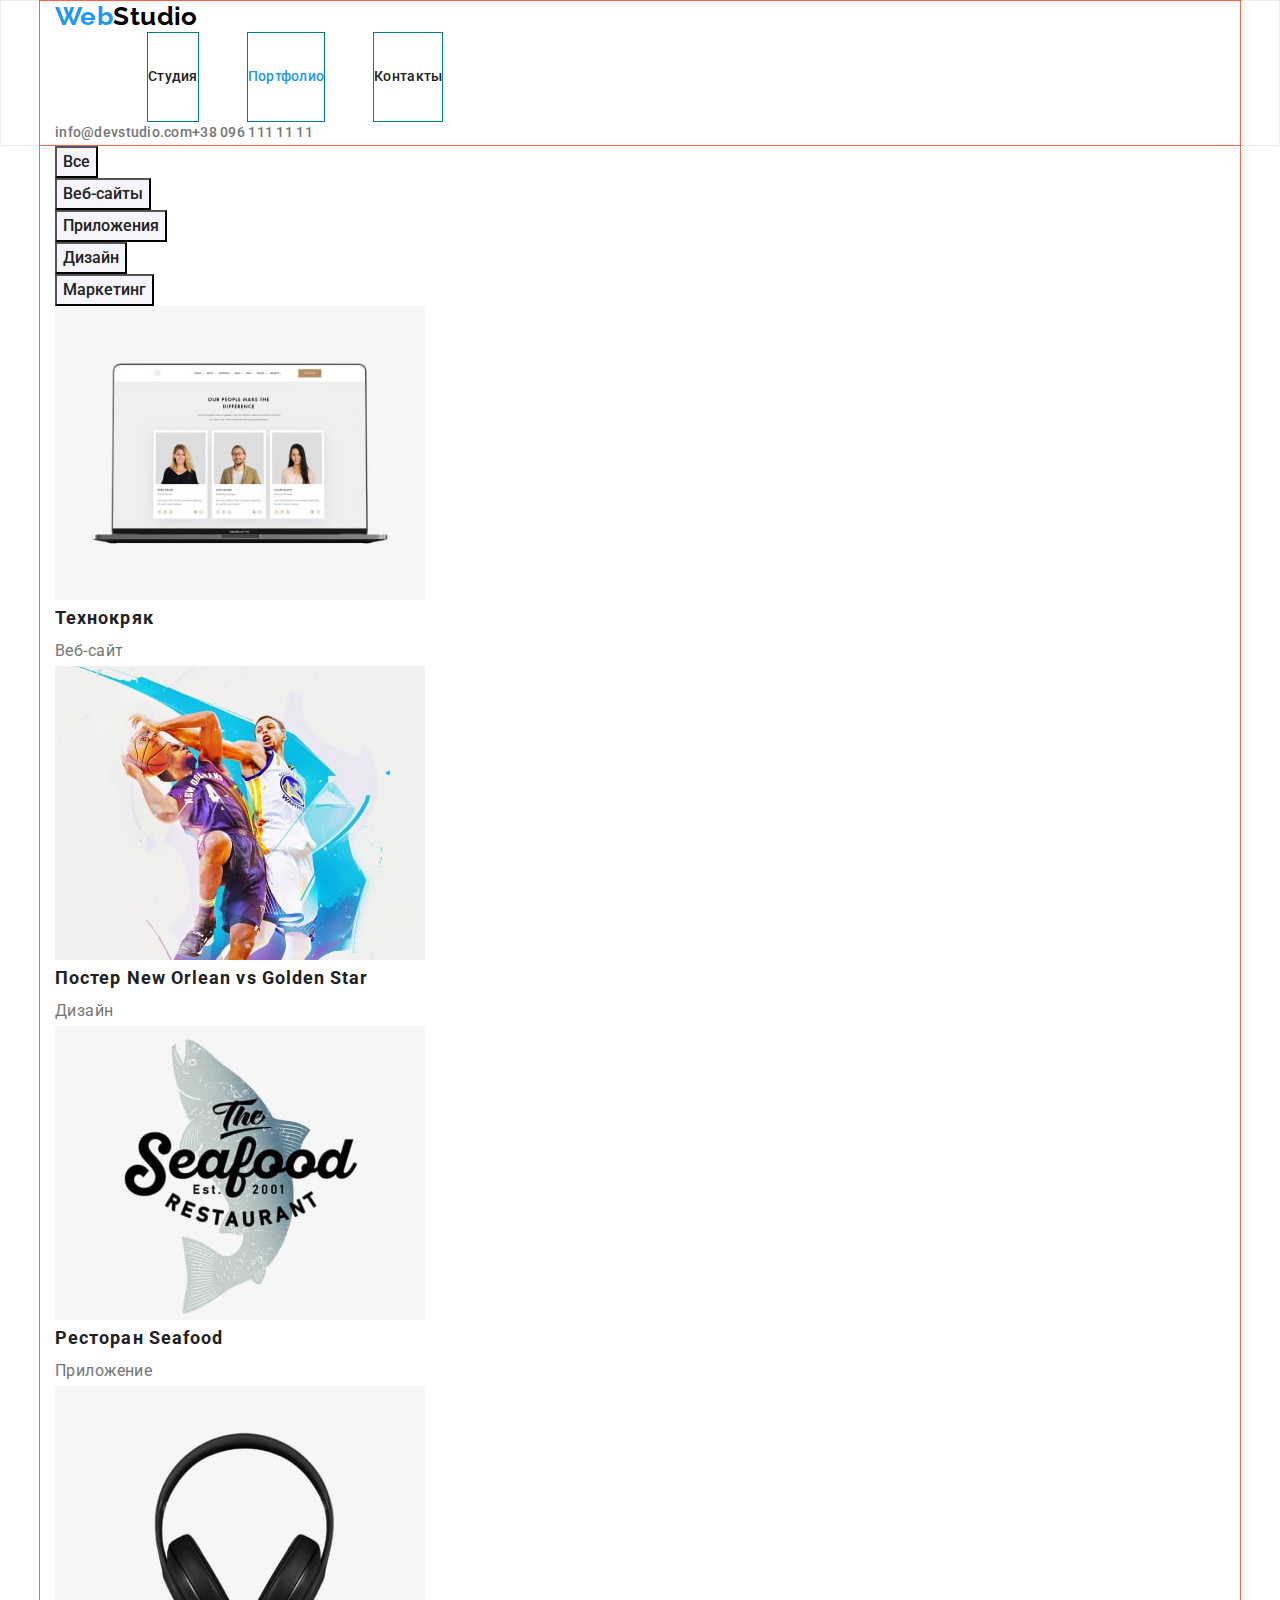
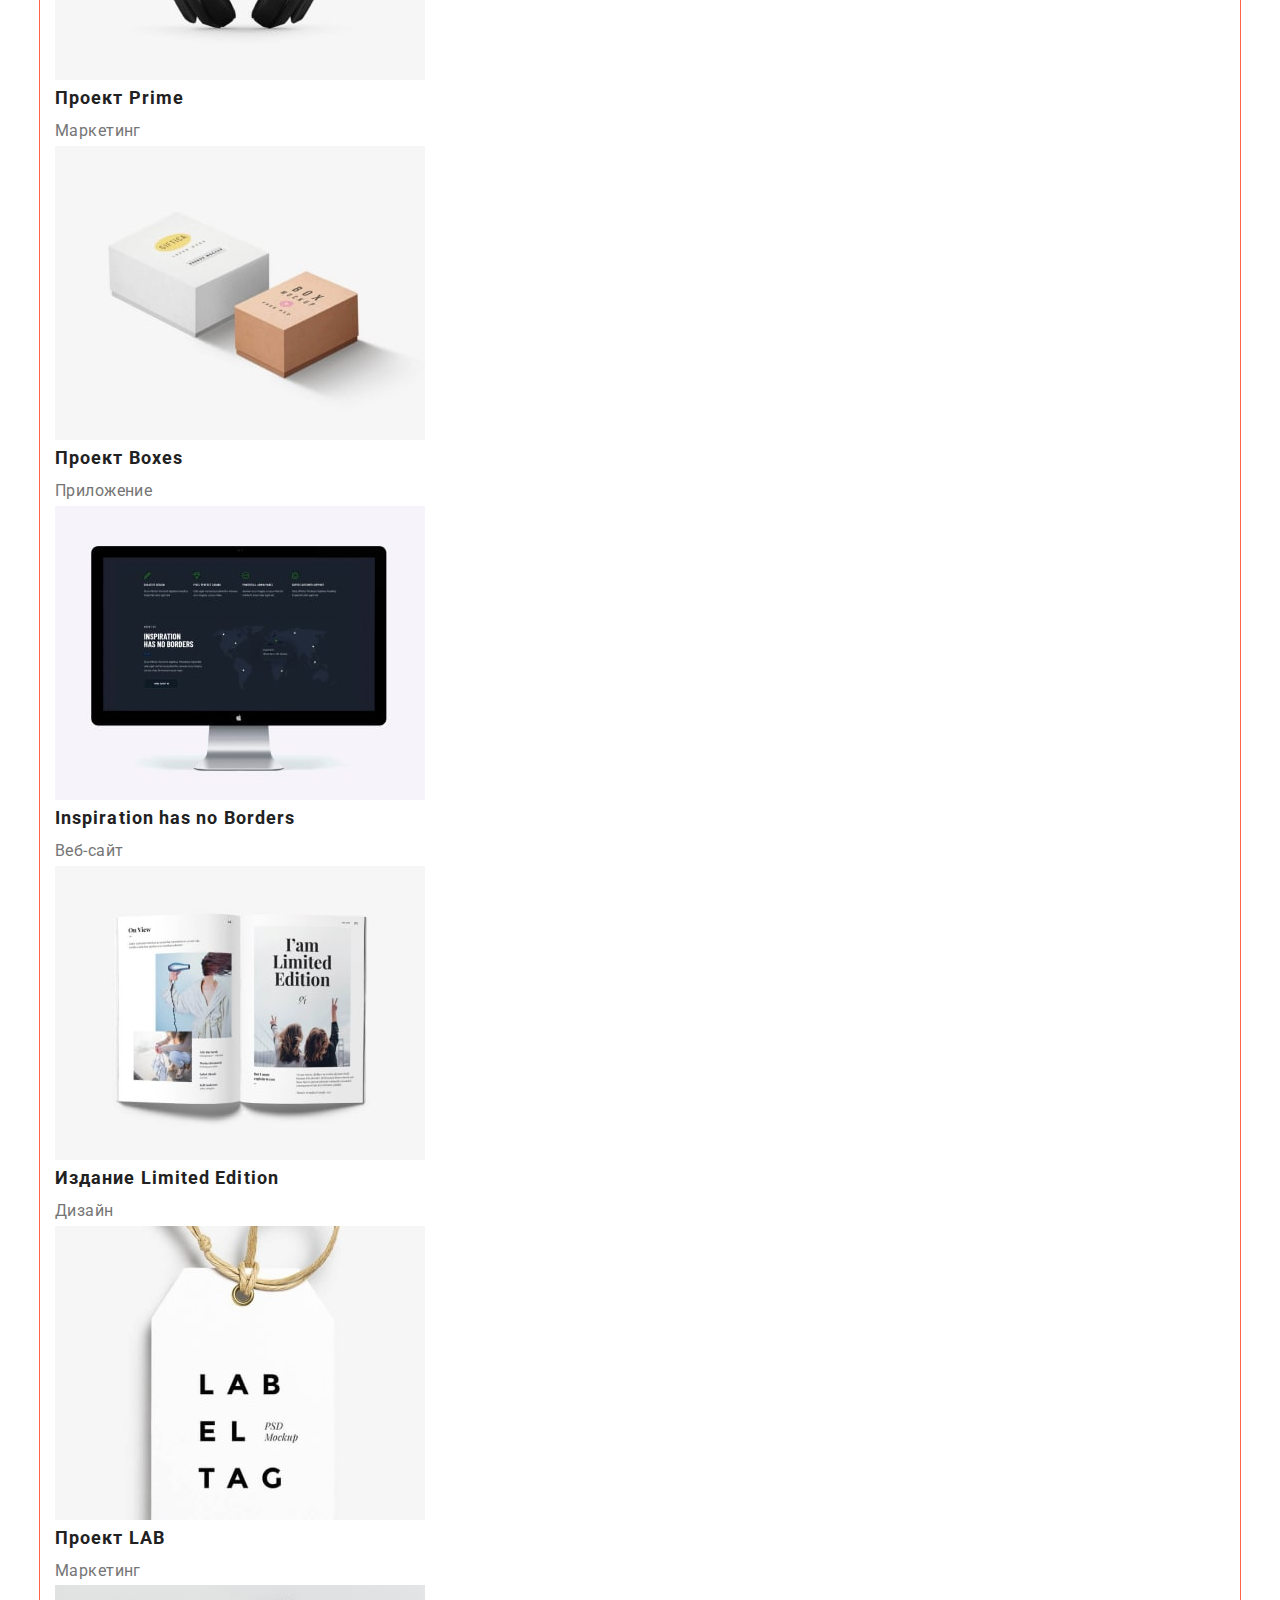
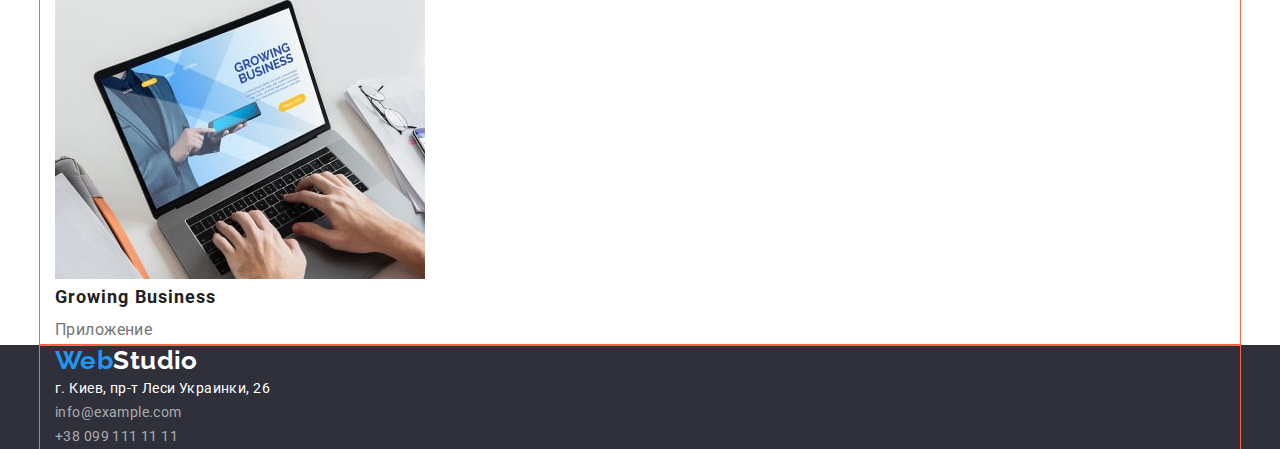
==== portfolio.html @ ab000a25 "задает размеры (p+m) для header и hero" ====
<!DOCTYPE html>
<html lang="ru">

<head>
    <meta charset="UTF-8">
    <meta http-equiv="X-UA-Compatible" content="IE=edge">
    <meta name="viewport" content="width=device-width, initial-scale=1.0">
    <title>Document</title>
    <link rel="preconnect" href="https://fonts.googleapis.com">
    <link rel="preconnect" href="https://fonts.gstatic.com" crossorigin>
    <link
        href="https://fonts.googleapis.com/css2?family=Raleway:wght@700&family=Roboto:wght@400;500;700;900&display=swap"
        rel="stylesheet">
    <link rel="stylesheet" href="https://cdnjs.cloudflare.com/ajax/libs/modern-normalize/1.1.0/modern-normalize.min.css">
    <link rel="stylesheet" href="./css/reset.css">
    <link rel="stylesheet" href="css/styles.css">
</head>

<body>
    <header class="header">
        <div class="container">
            <a href="" class="header-logo link"><span class="header-logo">Web</span>Studio</a>
            <nav class="header-nav">
                <ul class="header-nav-list list">
                    <li class="header-nav-item"><a href="./index.html" class="header-nav-link link">Студия</a></li>
                    <li class="header-nav-item"><a href="./portfolio.html" class="header-nav-link link current">Портфолио</a></li>
                    <li class="header-nav-item"><a href="" class="header-nav-link link">Контакты</a></li>
                </ul>
            </nav>
            <ul class="header-contact-list list">
                <li><a href="mailto:info@devstudio.com" class="header-contacts-link link">
                        info@devstudio.com</a></li>
                <li><a href="tel:+380961111111" class="header-contacts-link link">
                        +38 096 111 11 11</a></li>
            </ul>
        </div>
    </header>
    <main>
        <section class="portfolio">
            <div class="container">
                <ul class="portfolio-btn-list list">
                    <li class="portfolio-btn-item"><button type="button" class="portfolio-btn pointer">Все</button></li>
                    <li class="portfolio-btn-item"><button type="button" class="portfolio-btn pointer">Веб-сайты</button></li>
                    <li class="portfolio-btn-item"><button type="button" class="portfolio-btn pointer">Приложения</button></li>
                    <li class="portfolio-btn-item"><button type="button" class="portfolio-btn pointer">Дизайн</button></li>
                    <li class="portfolio-btn-item"><button type="button" class="portfolio-btn pointer">Маркетинг</button></li>
                </ul>
                        <h1 class="visually-hidden">Портфолио</h1>
                <ul class="portfolio-list list">
                    <li class="portfolio-item"> 
                        <a href="" class="portfolio-link link"> 
                            <img src="./images/portfolio/project-1-min.jpg" 
                                alt="Сайт на ноутбуке"
                                width="370"
                                height="294">
                            <h2 class="portfolio-item-title">Технокряк</h2>
                            <p class="portfolio-item-text">Веб-сайт</p>
                        </a>
                    </li>
                    <li class="portfolio-item">
                        <a href="" class="portfolio-link link">
                            <img src="./images/portfolio/project-2-min.jpg" 
                                alt="Постер с баскетболистами"
                                width="370"
                                height="294">
                            <h2 class="portfolio-item-title">Постер New Orlean vs Golden Star</h2>
                            <p class="portfolio-item-text">Дизайн</p>
                        </a>
                    </li>
                    <li class="portfolio-item">
                        <a href="" class="portfolio-link link">
                            <img src="./images/portfolio/project-3-min.jpg" 
                                alt="Логотип рыбного ресторана"
                                width="370"
                                height="294">
                            <h2 class="portfolio-item-title">Ресторан Seafood</h2>
                            <p class="portfolio-item-text">Приложение</p>
                        </a>
                    </li>
                    <li class="portfolio-item">
                        <a href="" class="portfolio-link link">
                            <img src="./images/portfolio/project-4-min.jpg" 
                                alt="Наушники"
                                width="370"
                                height="294">
                            <h2 class="portfolio-item-title">Проект Prime</h2>
                            <p class="portfolio-item-text">Маркетинг</p>
                        </a>
                    </li>
                    <li class="portfolio-item">
                        <a href="" class="portfolio-link link">
                            <img src="./images/portfolio/project-5-min.jpg" 
                                alt="Две коробки"
                                width="370"
                                height="294">
                            <h2 class="portfolio-item-title">Проект Boxes</h2>
                            <p class="portfolio-item-text">Приложение</p>
                        </a>
                    </li>
                    <li class="portfolio-item">
                        <a href="" class="portfolio-link link">
                            <img src="./images/portfolio/project-6-min.jpg" 
                                alt="Сайт на мониторе компьютера"
                                width="370"
                                height="294">
                            <h2 class="portfolio-item-title">Inspiration has no Borders</h2>
                            <p class="portfolio-item-text">Веб-сайт</p>
                        </a>
                    </li>
                    <li class="portfolio-item">
                        <a href="" class="portfolio-link link">
                            <img src="./images/portfolio/project-7-min.jpg" 
                                alt="Открытый журнал"
                                width="370"
                                height="294">
                            <h2 class="portfolio-item-title">Издание Limited Edition</h2>
                            <p class="portfolio-item-text">Дизайн</p>
                        </a>
                    </li>
                    <li class="portfolio-item">
                        <a href="" class="portfolio-link link">
                            <img src="./images/portfolio/project-8-min.jpg" 
                                alt="Ярлык"
                                width="370"
                                height="294">
                            <h2 class="portfolio-item-title">Проект LAB</h2>
                            <p class="portfolio-item-text">Маркетинг</p>
                        </a>
                    </li>
                    <li class="portfolio-item">
                        <a href="" class="portfolio-link link">
                            <img src="./images/portfolio/project-9-min.jpg" 
                                alt="Печатает на ноутбуке"
                                width="370"
                                height="294">
                            <h2 class="portfolio-item-title">Growing Business</h2>
                            <p class="portfolio-item-text">Приложение</p>
                        </a>
                    </li>
                </ul>
            </div>
        </section>
    </main>
    <footer class="footer">
        <div class="container">
            <a href="" class="footer-logo link"><span class="footer-logo">Web</span>Studio</a>
            <address class="address">
                <ul class="footer-list list">
                    <li class="footer-item-map"><a href="https://goo.gl/maps/huX7Md4hGTPjCMUb7" target="_blank"
                            rel="noopener noreferrer" class="footer-link link">г. Киев, пр-т Леси Украинки, 26</a></li>
                    <li class="footer-item"><a href="mailto:info@example.com" class="footer-link link">info@example.com</a></li>
                    <li class="footer-item"><a href="tel:+380991111111" class="footer-link link"> +38 099 111 11 11</a></li>
                </ul>
            </address>
            </div>
    </footer>
</body>
</html>
---- css/styles.css ----
:root {
  --second-color--: #212121;
  --third-color--: #ffffff;
  --main-color--: #757575;
  --fourth-color--: #000000;
  --accent-color--: #2196f3;
  --background-color--: #2f303a;
  --background-btn-color--: #f5f4fa;
}
body {
  margin: 0;

  color: var(--main-color--);
  font-family: Roboto, sans-serif;
  font-weight: 400;
  font-size: 14px;
  line-height: 1.71;
  letter-spacing: 0.03em;
}

.link.current {
  color: var(--accent-color--);
}

.pointer {
  cursor: pointer;
}

.visually-hidden {
  position: absolute;
  width: 1px;
  height: 1px;
  margin: -1px;
  border: 0;
  padding: 0;

  white-space: nowrap;
  clip-path: inset(100%);
  clip: rect(0 0 0 0);
  overflow: hidden;
}

.container {
  width: 1200px;
  padding-left: 15px;
  padding-right: 15px;
  outline: 1px solid tomato;
  margin-left: auto;
  margin-right: auto;
}

/* ------------------------------------------------------- HEADER------------------------------------------------- */

span.header-logo,
span.footer-logo {
  color: var(--accent-color--);
}
a.header-logo,
a.footer-logo {
  color: var(--fourth-color--);

  font-family: Raleway;
  font-weight: 700;
  font-size: 26px;
  line-height: 1.19;
}
.header-nav-link,
.header-contacts-link {
  color: var(--second-color--);

  font-weight: 500;
  line-height: 1.14;
  letter-spacing: 0.02em;
}
.header-nav-link:hover,
.header-nav-link:focus,
.header-contacts-link:hover,
.header-contacts-link:focus {
  color: var(--accent-color--);
}
.header-contacts-link {
  color: var(--main-color--);
}

.header-container,
.header-nav-list,
.header-contact-list {
  display: flex;
  align-items: center;
}

.header-contact-list {
  margin-left: auto;
}

.header-nav {
  margin-left: 93px;
}

.header-nav-item,
.header-contact-item {
  margin-right: 50px;
  outline: 1px solid teal;
  padding-top: 32px;
  padding-bottom: 32px;
}

.header-contact-item:last-child {
  margin-right: 0;
}

.header-logo {
  min-width: 145px;
}

.header {
  border: 1px solid #ececec;
}

/* -----------------------------------------------------HERO---------------------------------------------------------------- */
.hero,
.footer {
  background-color: var(--background-color--);
}

.hero {
  text-align: center;
  padding-top: 200px;
  padding-bottom: 200px;
}

.hero-title {
  margin-bottom: 30px;

  color: var(--third-color--);
  font-weight: 900;
  font-size: 44px;
  line-height: 1.36x;
  text-align: center;
  letter-spacing: 0.06em;
  text-transform: uppercase;
}

.hero-title-btn {
  display: inline-block;
  padding: 10px 32px;
  min-width: 200px;
  box-shadow: 0px 4px 4px rgba(0, 0, 0, 0.15);
  border-radius: 4px;
  color: var(--third-color--);
  background-color: var(--accent-color--);
  font-weight: 700;
  font-size: 16px;
  line-height: 1.87;
  align-items: center;
  text-align: center;
  letter-spacing: 0.06em;
}
/* --------------------------------------------------НАШИ ПРЕИМУЩЕСТВА--------------------------------------------------------- */

.advant-item-title {
  color: var(--second-color--);

  font-weight: 700;
  font-size: 14px;
  line-height: 1.14;
  letter-spacing: 0.03em;
  text-transform: uppercase;
}

.advant-item-text {
  font-size: 14px;
  line-height: 1.71;
}

/* ---------------------------------------------------ЧЕМ МЫ ЗАНИМАЕМСЯ---------------------------------------------------------- */

.work-title,
.team-title {
  color: var(--second-color--);

  font-weight: 700;
  font-size: 36px;
  line-height: 1.1;
  text-align: center;
}
/* ----------------------------------------------------НАША КОМАНДА---------------------------------------------------------------- */

.team-item-title,
.team-item-text {
  color: var(--second-color--);

  font-weight: 500;
  font-size: 16px;
  line-height: 1.19;
  text-align: center;
}

.team-item-text {
  color: var(--main-color--);
}

/* --------------------------------------------------------FOOTER-------------------------------------------------------------------- */

a.footer-logo {
  color: var(--third-color--);
}

.footer-link {
  color: var(--third-color--);

  font-style: normal;
}

.footer-item > a {
  color: rgba(255, 255, 255, 0.6);
}

/* ----------------------------------------------------- ПОРТФОЛИО ФИЛЬТР---------------------------------------------------------- */

.portfolio-btn {
  color: var(--second-color--);
  background-color: var(--background-btn-color--);

  font-weight: 500;
  font-size: 16px;
  line-height: 1.63;
  text-align: center;
}

.portfolio-btn:hover,
.portfolio-btn:focus {
  color: var(--third-color--);
  background-color: var(--accent-color--);
}

/* ------------------------------------------------------ПОРТФОЛИО-------------------------------------------------------------------- */

.portfolio-item-title {
  color: var(--second-color--);

  font-weight: 700;
  font-size: 18px;
  line-height: 2;
  letter-spacing: 0.06em;
}

.portfolio-item-text {
  color: var(--main-color--);

  font-size: 16px;
  line-height: 1.87;
}
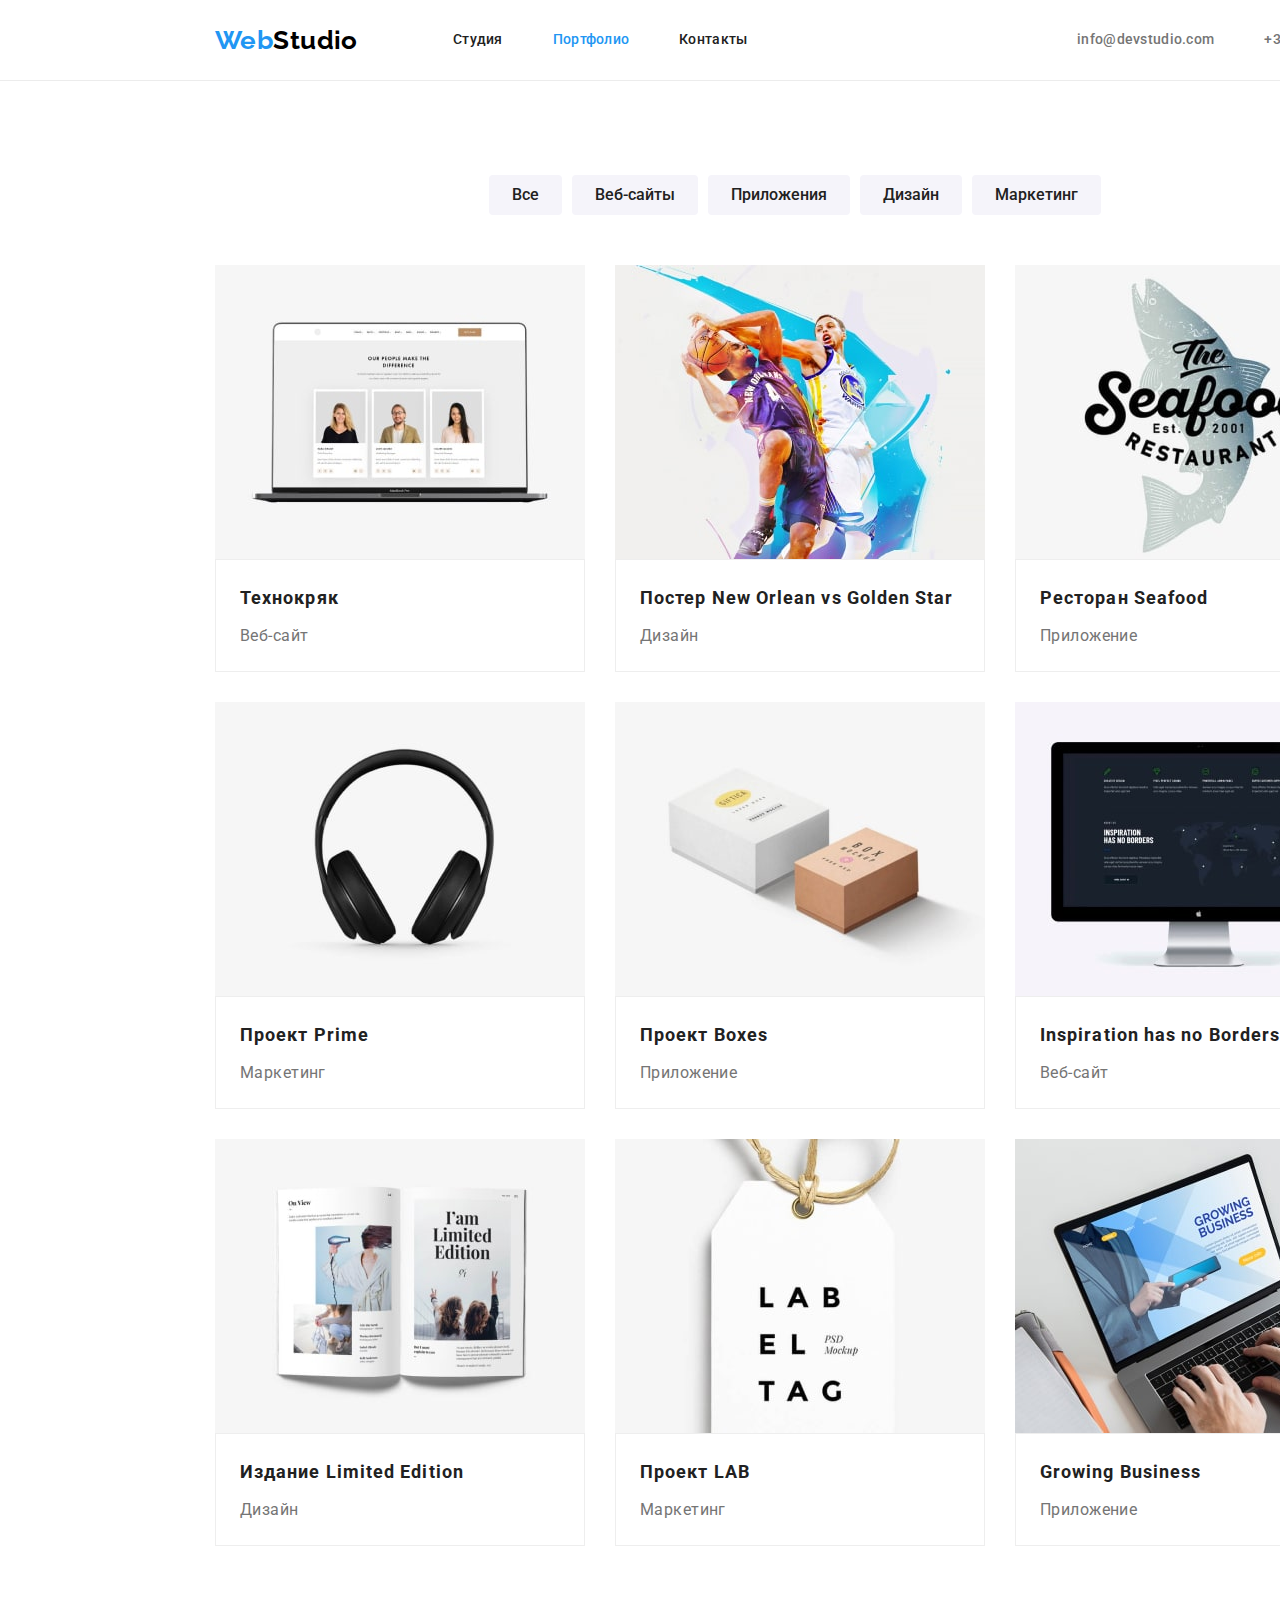
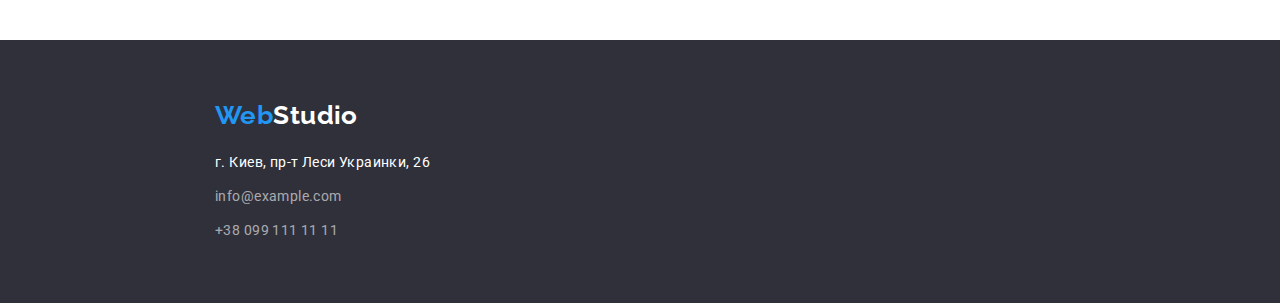
==== commit f9143fc8: "оформляет портфолио" ====
--- a/portfolio.html
+++ b/portfolio.html
@@ -18,7 +18,7 @@
 
 <body>
     <header class="header">
-        <div class="container">
+        <div class="container header-container">
             <a href="" class="header-logo link"><span class="header-logo">Web</span>Studio</a>
             <nav class="header-nav">
                 <ul class="header-nav-list list">
@@ -27,10 +27,10 @@
                     <li class="header-nav-item"><a href="" class="header-nav-link link">Контакты</a></li>
                 </ul>
             </nav>
-            <ul class="header-contact-list list">
-                <li><a href="mailto:info@devstudio.com" class="header-contacts-link link">
+            <ul class="header-contact-list list header-contact-container">
+                <li class="header-contact-item"><a href="mailto:info@devstudio.com" class="header-contacts-link link">
                         info@devstudio.com</a></li>
-                <li><a href="tel:+380961111111" class="header-contacts-link link">
+                <li class="header-contact-item"><a href="tel:+380961111111" class="header-contacts-link link">
                         +38 096 111 11 11</a></li>
             </ul>
         </div>
@@ -51,90 +51,99 @@
                         <a href="" class="portfolio-link link"> 
                             <img src="./images/portfolio/project-1-min.jpg" 
                                 alt="Сайт на ноутбуке"
-                                width="370"
-                                height="294">
-                            <h2 class="portfolio-item-title">Технокряк</h2>
-                            <p class="portfolio-item-text">Веб-сайт</p>
+                                width="370">
+                            <div class="portfolio-item-info">   
+                                <h2 class="portfolio-item-title">Технокряк</h2>
+                                <p class="portfolio-item-text">Веб-сайт</p>
+                            </div>
                         </a>
                     </li>
                     <li class="portfolio-item">
                         <a href="" class="portfolio-link link">
                             <img src="./images/portfolio/project-2-min.jpg" 
                                 alt="Постер с баскетболистами"
-                                width="370"
-                                height="294">
-                            <h2 class="portfolio-item-title">Постер New Orlean vs Golden Star</h2>
-                            <p class="portfolio-item-text">Дизайн</p>
+                                width="370">
+                            <div class="portfolio-item-info">
+                                <h2 class="portfolio-item-title">Постер New Orlean vs Golden Star</h2>
+                                <p class="portfolio-item-text">Дизайн</p>
+                            </div>
                         </a>
                     </li>
                     <li class="portfolio-item">
                         <a href="" class="portfolio-link link">
                             <img src="./images/portfolio/project-3-min.jpg" 
                                 alt="Логотип рыбного ресторана"
-                                width="370"
-                                height="294">
-                            <h2 class="portfolio-item-title">Ресторан Seafood</h2>
-                            <p class="portfolio-item-text">Приложение</p>
+                                width="370">
+                            <div class="portfolio-item-info">
+                                <h2 class="portfolio-item-title">Ресторан Seafood</h2>
+                                <p class="portfolio-item-text">Приложение</p>
+                            </div>
                         </a>
                     </li>
                     <li class="portfolio-item">
                         <a href="" class="portfolio-link link">
                             <img src="./images/portfolio/project-4-min.jpg" 
                                 alt="Наушники"
-                                width="370"
-                                height="294">
-                            <h2 class="portfolio-item-title">Проект Prime</h2>
-                            <p class="portfolio-item-text">Маркетинг</p>
+                                width="370">
+                            <div class="portfolio-item-info">
+                                <h2 class="portfolio-item-title">Проект Prime</h2>
+                                <p class="portfolio-item-text">Маркетинг</p>
+                            </div>
                         </a>
                     </li>
                     <li class="portfolio-item">
                         <a href="" class="portfolio-link link">
                             <img src="./images/portfolio/project-5-min.jpg" 
                                 alt="Две коробки"
-                                width="370"
-                                height="294">
-                            <h2 class="portfolio-item-title">Проект Boxes</h2>
-                            <p class="portfolio-item-text">Приложение</p>
+                                width="370">
+                            <div class="portfolio-item-info">
+                                <h2 class="portfolio-item-title">Проект Boxes</h2>
+                                <p class="portfolio-item-text">Приложение</p>
+                            </div>
                         </a>
                     </li>
                     <li class="portfolio-item">
                         <a href="" class="portfolio-link link">
                             <img src="./images/portfolio/project-6-min.jpg" 
                                 alt="Сайт на мониторе компьютера"
-                                width="370"
-                                height="294">
-                            <h2 class="portfolio-item-title">Inspiration has no Borders</h2>
-                            <p class="portfolio-item-text">Веб-сайт</p>
+                                width="370">
+                            <div class="portfolio-item-info">
+                                <h2 class="portfolio-item-title">Inspiration has no Borders</h2>
+                                <p class="portfolio-item-text">Веб-сайт</p>
+                            </div>
                         </a>
                     </li>
                     <li class="portfolio-item">
                         <a href="" class="portfolio-link link">
                             <img src="./images/portfolio/project-7-min.jpg" 
                                 alt="Открытый журнал"
-                                width="370"
-                                height="294">
-                            <h2 class="portfolio-item-title">Издание Limited Edition</h2>
-                            <p class="portfolio-item-text">Дизайн</p>
+                                width="370">
+                            <div class="portfolio-item-info">
+                                <h2 class="portfolio-item-title">Издание Limited Edition</h2>
+                                <p class="portfolio-item-text">Дизайн</p>
+                            </div>
                         </a>
                     </li>
                     <li class="portfolio-item">
                         <a href="" class="portfolio-link link">
                             <img src="./images/portfolio/project-8-min.jpg" 
                                 alt="Ярлык"
-                                width="370"
-                                height="294">
-                            <h2 class="portfolio-item-title">Проект LAB</h2>
-                            <p class="portfolio-item-text">Маркетинг</p>
+                                width="370">
+                            <div class="portfolio-item-info">
+                                <h2 class="portfolio-item-title">Проект LAB</h2>
+                                <p class="portfolio-item-text">Маркетинг</p>
+                            </div>
                         </a>
                     </li>
                     <li class="portfolio-item">
                         <a href="" class="portfolio-link link">
                             <img src="./images/portfolio/project-9-min.jpg" 
                                 alt="Печатает на ноутбуке"
-                                width="370"
-                                height="294">
-                            <h2 class="portfolio-item-title">Growing Business</h2>
-                            <p class="portfolio-item-text">Приложение</p>
+                                width="370">
+                            <div class="portfolio-item-info">
+                                <h2 class="portfolio-item-title">Growing Business</h2>
+                                <p class="portfolio-item-text">Приложение</p>
+                            </div>
                         </a>
                     </li>
                 </ul>
@@ -148,11 +157,12 @@
                 <ul class="footer-list list">
                     <li class="footer-item-map"><a href="https://goo.gl/maps/huX7Md4hGTPjCMUb7" target="_blank"
                             rel="noopener noreferrer" class="footer-link link">г. Киев, пр-т Леси Украинки, 26</a></li>
-                    <li class="footer-item"><a href="mailto:info@example.com" class="footer-link link">info@example.com</a></li>
+                    <li class="footer-item"><a href="mailto:info@example.com" class="footer-link link">info@example.com</a>
+                    </li>
                     <li class="footer-item"><a href="tel:+380991111111" class="footer-link link"> +38 099 111 11 11</a></li>
                 </ul>
             </address>
-            </div>
+        </div>
     </footer>
 </body>
 </html>--- a/css/styles.css
+++ b/css/styles.css
@@ -9,6 +9,7 @@
 }
 body {
   margin: 0;
+  width: 1600px;
 
   color: var(--main-color--);
   font-family: Roboto, sans-serif;
@@ -41,10 +42,10 @@
 }
 
 .container {
+  box-sizing: border-box;
   width: 1200px;
   padding-left: 15px;
   padding-right: 15px;
-  outline: 1px solid tomato;
   margin-left: auto;
   margin-right: auto;
 }
@@ -84,7 +85,8 @@
 
 .header-container,
 .header-nav-list,
-.header-contact-list {
+.header-contact-list,
+.advant-container {
   display: flex;
   align-items: center;
 }
@@ -100,7 +102,9 @@
 .header-nav-item,
 .header-contact-item {
   margin-right: 50px;
-  outline: 1px solid teal;
+}
+.header-nav-link,
+.header-contact-link {
   padding-top: 32px;
   padding-bottom: 32px;
 }
@@ -114,7 +118,7 @@
 }
 
 .header {
-  border: 1px solid #ececec;
+  border-bottom: 1px solid #ececec;
 }
 
 /* -----------------------------------------------------HERO---------------------------------------------------------------- */
@@ -158,9 +162,14 @@
 }
 /* --------------------------------------------------НАШИ ПРЕИМУЩЕСТВА--------------------------------------------------------- */
 
+.advant {
+  padding-top: 94px;
+  padding-bottom: 94px;
+}
+
 .advant-item-title {
-  color: var(--second-color--);
-
+  margin-bottom: 10px;
+  color: var(--second-color--);
   font-weight: 700;
   font-size: 14px;
   line-height: 1.14;
@@ -173,19 +182,50 @@
   line-height: 1.71;
 }
 
+.advant-item:not(:last-child) {
+  margin-right: 30px;
+}
+
 /* ---------------------------------------------------ЧЕМ МЫ ЗАНИМАЕМСЯ---------------------------------------------------------- */
+
+.work,
+.team {
+  padding-bottom: 94px;
+}
 
 .work-title,
 .team-title {
-  color: var(--second-color--);
-
+  margin-bottom: 50px;
+
+  color: var(--second-color--);
   font-weight: 700;
   font-size: 36px;
   line-height: 1.1;
   text-align: center;
 }
+
+.work-list {
+  display: flex;
+}
+
+.work-item {
+  margin-right: 30px;
+  /* flex-basis: calc((100%-60) / 3); */
+}
+
+.work-item:last-child {
+  margin-right: 0;
+}
 /* ----------------------------------------------------НАША КОМАНДА---------------------------------------------------------------- */
 
+.team {
+  background-color: var(--background-btn-color--);
+  padding-top: 94px;
+}
+
+.team-list {
+  display: flex;
+}
 .team-item-title,
 .team-item-text {
   color: var(--second-color--);
@@ -200,10 +240,35 @@
   color: var(--main-color--);
 }
 
+.team-item {
+  margin-right: 30px;
+  flex-basis: calc((100%-60) / 3);
+  background: #ffffff;
+  box-shadow: 0px 1px 3px rgba(0, 0, 0, 0.12), 0px 1px 1px rgba(0, 0, 0, 0.14),
+    0px 2px 1px rgba(0, 0, 0, 0.2);
+  border-radius: 0px 0px 4px 4px;
+  text-align: center;
+  padding-bottom: 30px;
+}
+
+.team-item:last-child {
+  margin-right: 0;
+}
+
+.team-item-title {
+  margin-top: 30px;
+  margin-bottom: 10px;
+}
+
 /* --------------------------------------------------------FOOTER-------------------------------------------------------------------- */
 
+.footer {
+  padding-top: 60px;
+  padding-bottom: 60px;
+}
 a.footer-logo {
   color: var(--third-color--);
+  margin-bottom: 20px;
 }
 
 .footer-link {
@@ -216,9 +281,36 @@
   color: rgba(255, 255, 255, 0.6);
 }
 
+.footer-item:not(:last-child) {
+  margin-bottom: 10px;
+}
+
+.footer-item-map {
+  margin-bottom: 10px;
+}
+
 /* ----------------------------------------------------- ПОРТФОЛИО ФИЛЬТР---------------------------------------------------------- */
 
+.portfolio {
+  padding-top: 94px;
+  padding-bottom: 94px;
+}
+.portfolio-btn-list {
+  display: flex;
+  margin-bottom: 50px;
+  align-items: center;
+  justify-content: center;
+}
+
+.portfolio-btn-item:not(last-child) {
+  margin-right: 10px;
+}
+
 .portfolio-btn {
+  display: block;
+  padding: 6px 22px;
+  min-width: 73px;
+  border-radius: 4px;
   color: var(--second-color--);
   background-color: var(--background-btn-color--);
 
@@ -236,7 +328,32 @@
 
 /* ------------------------------------------------------ПОРТФОЛИО-------------------------------------------------------------------- */
 
+.portfolio-list {
+  display: flex;
+  flex-wrap: wrap;
+  flex-basis: calc((100%-60) / 3);
+}
+
+.portfolio-item-info {
+  border: 1px solid #eeeeee;
+  padding: 20px 24px;
+}
+
+.portfolio-item {
+  margin-right: 30px;
+  margin-bottom: 30px;
+}
+
+.portfolio-item:nth-child(3n) {
+  margin-right: 0;
+}
+
+.portfolio-item:nth-last-child(-n + 3) {
+  margin-bottom: 0;
+}
+
 .portfolio-item-title {
+  margin-bottom: 5px;
   color: var(--second-color--);
 
   font-weight: 700;
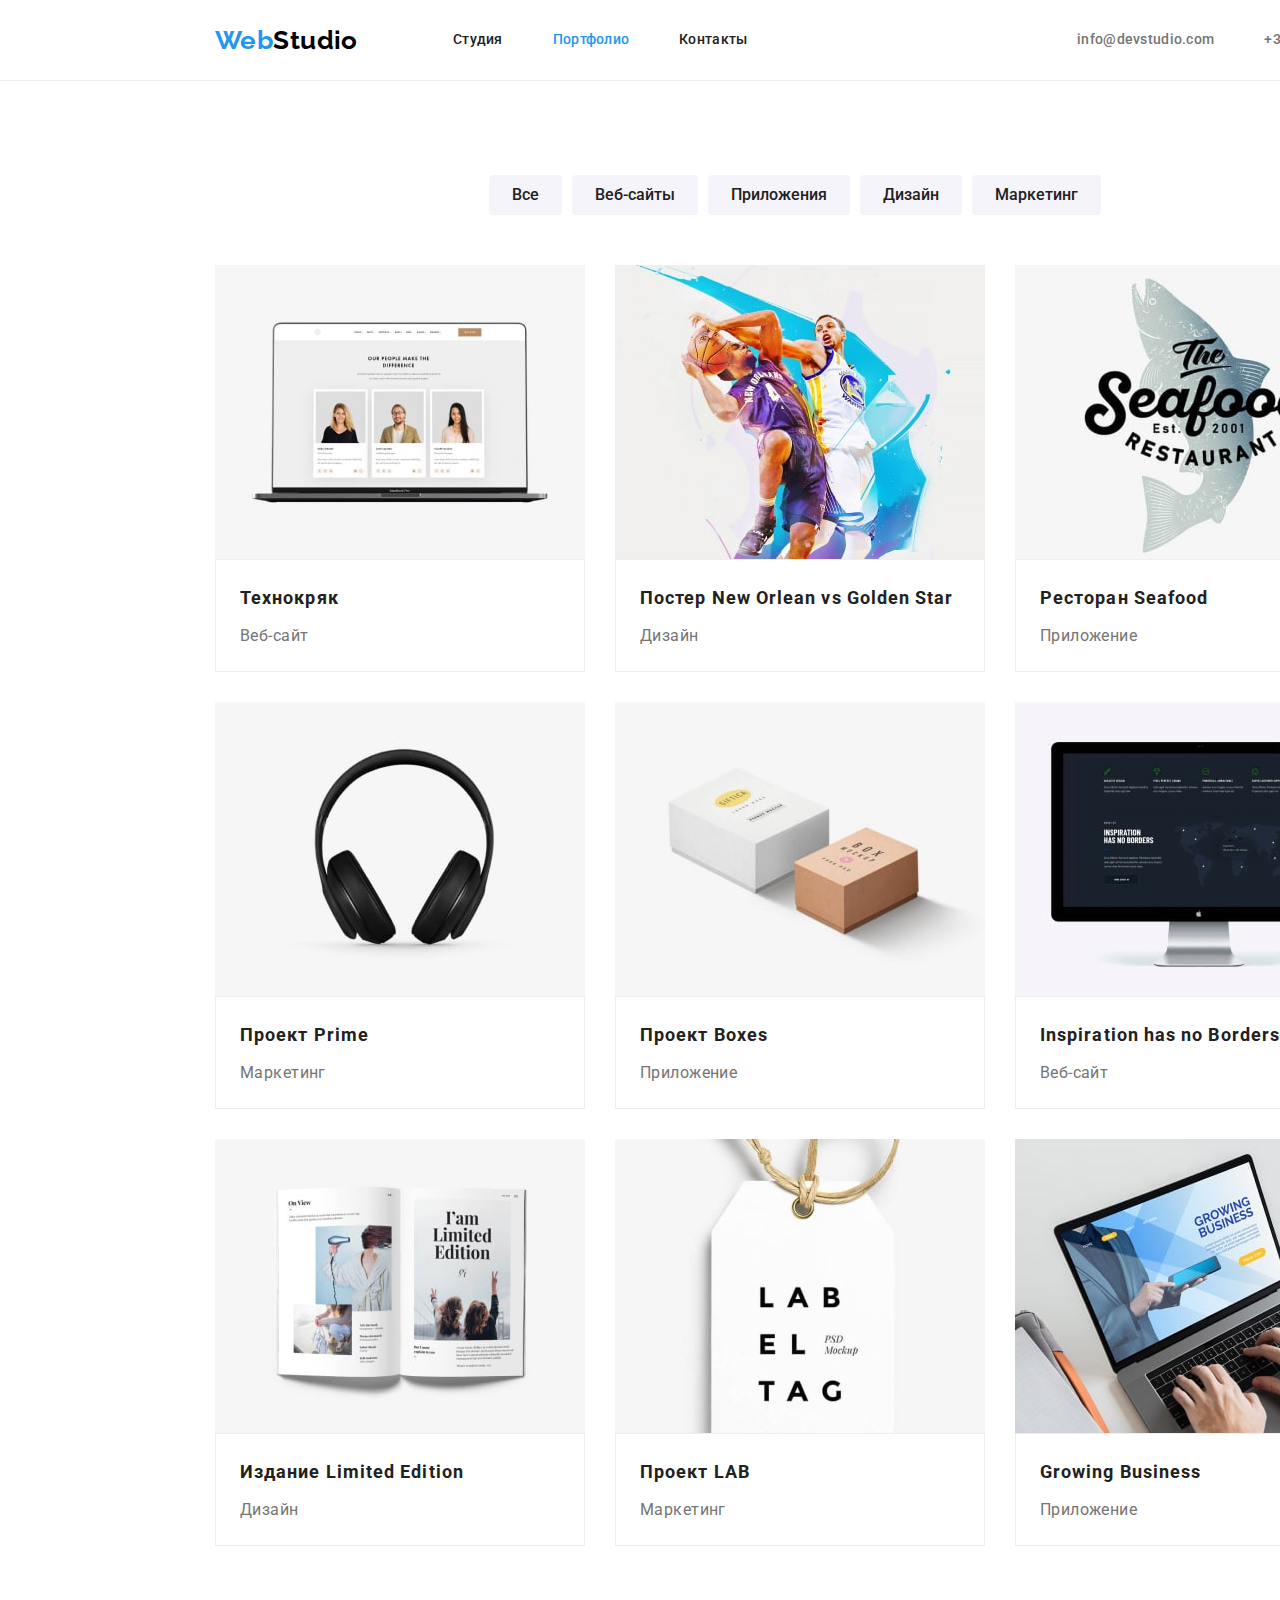
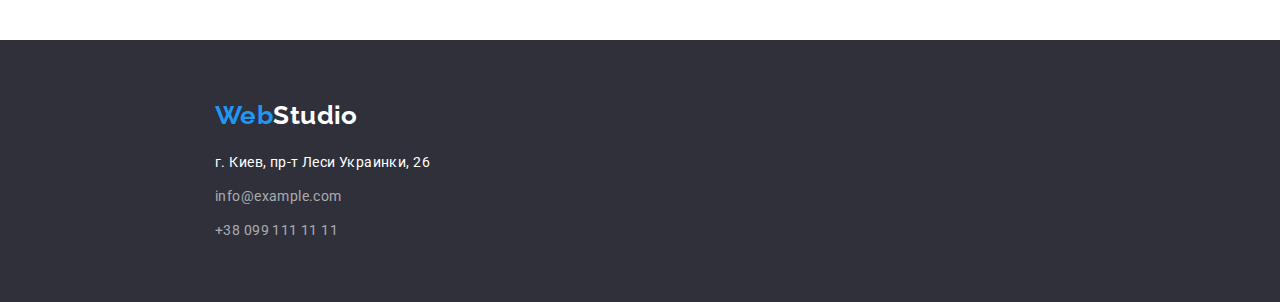
==== commit f8db3ebb: "корректирует код после валидатора" ====
--- a/portfolio.html
+++ b/portfolio.html
@@ -50,8 +50,7 @@
                     <li class="portfolio-item"> 
                         <a href="" class="portfolio-link link"> 
                             <img src="./images/portfolio/project-1-min.jpg" 
-                                alt="Сайт на ноутбуке"
-                                width="370">
+                                alt="Сайт на ноутбуке" width="370" height="294">
                             <div class="portfolio-item-info">   
                                 <h2 class="portfolio-item-title">Технокряк</h2>
                                 <p class="portfolio-item-text">Веб-сайт</p>
@@ -61,8 +60,7 @@
                     <li class="portfolio-item">
                         <a href="" class="portfolio-link link">
                             <img src="./images/portfolio/project-2-min.jpg" 
-                                alt="Постер с баскетболистами"
-                                width="370">
+                                alt="Постер с баскетболистами" width="370" height="294">
                             <div class="portfolio-item-info">
                                 <h2 class="portfolio-item-title">Постер New Orlean vs Golden Star</h2>
                                 <p class="portfolio-item-text">Дизайн</p>
@@ -72,8 +70,7 @@
                     <li class="portfolio-item">
                         <a href="" class="portfolio-link link">
                             <img src="./images/portfolio/project-3-min.jpg" 
-                                alt="Логотип рыбного ресторана"
-                                width="370">
+                                alt="Логотип рыбного ресторана" width="370" height="294">
                             <div class="portfolio-item-info">
                                 <h2 class="portfolio-item-title">Ресторан Seafood</h2>
                                 <p class="portfolio-item-text">Приложение</p>
@@ -83,8 +80,7 @@
                     <li class="portfolio-item">
                         <a href="" class="portfolio-link link">
                             <img src="./images/portfolio/project-4-min.jpg" 
-                                alt="Наушники"
-                                width="370">
+                                alt="Наушники" width="370" height="294">
                             <div class="portfolio-item-info">
                                 <h2 class="portfolio-item-title">Проект Prime</h2>
                                 <p class="portfolio-item-text">Маркетинг</p>
@@ -94,8 +90,7 @@
                     <li class="portfolio-item">
                         <a href="" class="portfolio-link link">
                             <img src="./images/portfolio/project-5-min.jpg" 
-                                alt="Две коробки"
-                                width="370">
+                                alt="Две коробки" width="370" height="294">
                             <div class="portfolio-item-info">
                                 <h2 class="portfolio-item-title">Проект Boxes</h2>
                                 <p class="portfolio-item-text">Приложение</p>
@@ -105,8 +100,7 @@
                     <li class="portfolio-item">
                         <a href="" class="portfolio-link link">
                             <img src="./images/portfolio/project-6-min.jpg" 
-                                alt="Сайт на мониторе компьютера"
-                                width="370">
+                                alt="Сайт на мониторе компьютера" width="370" height="294">
                             <div class="portfolio-item-info">
                                 <h2 class="portfolio-item-title">Inspiration has no Borders</h2>
                                 <p class="portfolio-item-text">Веб-сайт</p>
@@ -116,8 +110,7 @@
                     <li class="portfolio-item">
                         <a href="" class="portfolio-link link">
                             <img src="./images/portfolio/project-7-min.jpg" 
-                                alt="Открытый журнал"
-                                width="370">
+                                alt="Открытый журнал" width="370" height="294">
                             <div class="portfolio-item-info">
                                 <h2 class="portfolio-item-title">Издание Limited Edition</h2>
                                 <p class="portfolio-item-text">Дизайн</p>
@@ -127,8 +120,7 @@
                     <li class="portfolio-item">
                         <a href="" class="portfolio-link link">
                             <img src="./images/portfolio/project-8-min.jpg" 
-                                alt="Ярлык"
-                                width="370">
+                                alt="Ярлык" width="370" height="294">
                             <div class="portfolio-item-info">
                                 <h2 class="portfolio-item-title">Проект LAB</h2>
                                 <p class="portfolio-item-text">Маркетинг</p>
@@ -138,8 +130,7 @@
                     <li class="portfolio-item">
                         <a href="" class="portfolio-link link">
                             <img src="./images/portfolio/project-9-min.jpg" 
-                                alt="Печатает на ноутбуке"
-                                width="370">
+                                alt="Печатает на ноутбуке" width="370" height="294">
                             <div class="portfolio-item-info">
                                 <h2 class="portfolio-item-title">Growing Business</h2>
                                 <p class="portfolio-item-text">Приложение</p>
--- a/css/styles.css
+++ b/css/styles.css
@@ -42,7 +42,6 @@
 }
 
 .container {
-  box-sizing: border-box;
   width: 1200px;
   padding-left: 15px;
   padding-right: 15px;
@@ -139,7 +138,7 @@
   color: var(--third-color--);
   font-weight: 900;
   font-size: 44px;
-  line-height: 1.36x;
+  line-height: 1.36;
   text-align: center;
   letter-spacing: 0.06em;
   text-transform: uppercase;
@@ -167,6 +166,10 @@
   padding-bottom: 94px;
 }
 
+.advant-item {
+  width: 270px;
+}
+
 .advant-item-title {
   margin-bottom: 10px;
   color: var(--second-color--);
@@ -210,7 +213,6 @@
 
 .work-item {
   margin-right: 30px;
-  /* flex-basis: calc((100%-60) / 3); */
 }
 
 .work-item:last-child {
@@ -242,7 +244,6 @@
 
 .team-item {
   margin-right: 30px;
-  flex-basis: calc((100%-60) / 3);
   background: #ffffff;
   box-shadow: 0px 1px 3px rgba(0, 0, 0, 0.12), 0px 1px 1px rgba(0, 0, 0, 0.14),
     0px 2px 1px rgba(0, 0, 0, 0.2);
@@ -331,15 +332,16 @@
 .portfolio-list {
   display: flex;
   flex-wrap: wrap;
-  flex-basis: calc((100%-60) / 3);
 }
 
 .portfolio-item-info {
   border: 1px solid #eeeeee;
   padding: 20px 24px;
+  width: 100%;
 }
 
 .portfolio-item {
+  flex-basis: calc((100% - 60px) / 3);
   margin-right: 30px;
   margin-bottom: 30px;
 }
